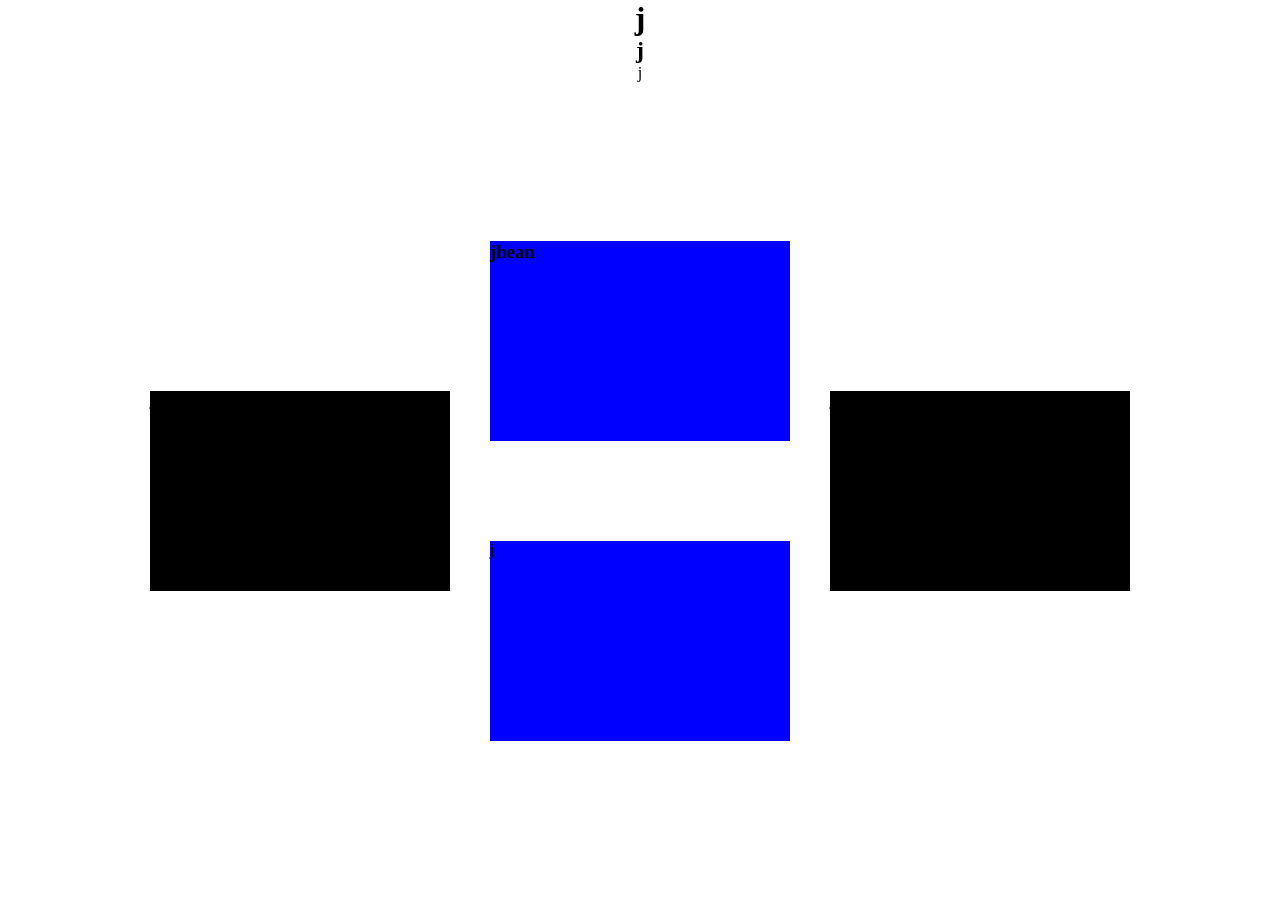
==== index.html @ d2a38d47 "projeto finalizado o arquivo css vai está em toda uma linha para ficar mais leve, se tem dúvida  voc" ====
<!DOCTYPE html>
<html lang="pt-br">
<head>
    <meta charset="UTF-8">
    <meta http-equiv="X-UA-Compatible" content="IE=edge">
    <meta name="viewport" content="width=device-width, initial-scale=1.0">
    <title>texte</title>
    <style>
        *{
            margin: 0px;
            padding: 0px;
            box-sizing: border-box;
        }

        body{
            min-height: 100vh;
            display: flex;
            flex-direction: column;
        }

        header{
            width: 100%;
            background-color: white;
            display: flex;
            flex-direction: column;
            justify-content: center;
            align-items: center;
            color: black;
        }
        header > h1{
           color: black;
        }
        main{
            position: relative;
            width: 100%;
            height: 500px;
            margin: auto;
            background-color: white;
            display: flex;
            flex-direction: column;
           
        }

        section.s1{
            position: absolute;
            width: 300px;
            height: 200px;
            background-color: blue;
            left: 50%;
            transform: translate(-50%,0% );
        }

        section.s2{
            position: absolute;
            width: 300px;
            height: 200px;
            background-color: black;
            right: 0;
            top: 50%;
            transform: translate(-50%,-50% );
        }

        section.s3{
            position: absolute;
            width: 300px;
            height: 200px;
            background-color: black;
            top: 50%;
         transform: translate(50%, -50% );
        }

        section.s4{
            position: absolute;
            width: 300px;
            height: 200px;
            background-color: blue;
            left: 50%;
            bottom: 0;
            transform: translate(-50%,0% );
            border-top: 0px 0px 5px 5px aqua;

        }

  </style>

</head>
<body>
        <header>
            <h1>j</h1>
            <h2>j</h2>
            <p>j</p>
        </header>
        
        <main>
            <section class="s1">
                <article><h3> jhean</h3></article>
                
            </section>
            
            <section class="s2">
                <article>j</article>
            </section>
            
            <section class="s3">
                <article>j</article>
            </section>
            
            <section class="s4">
                <article>j</article>
            </section>
        </main>
   
</body>
</html>
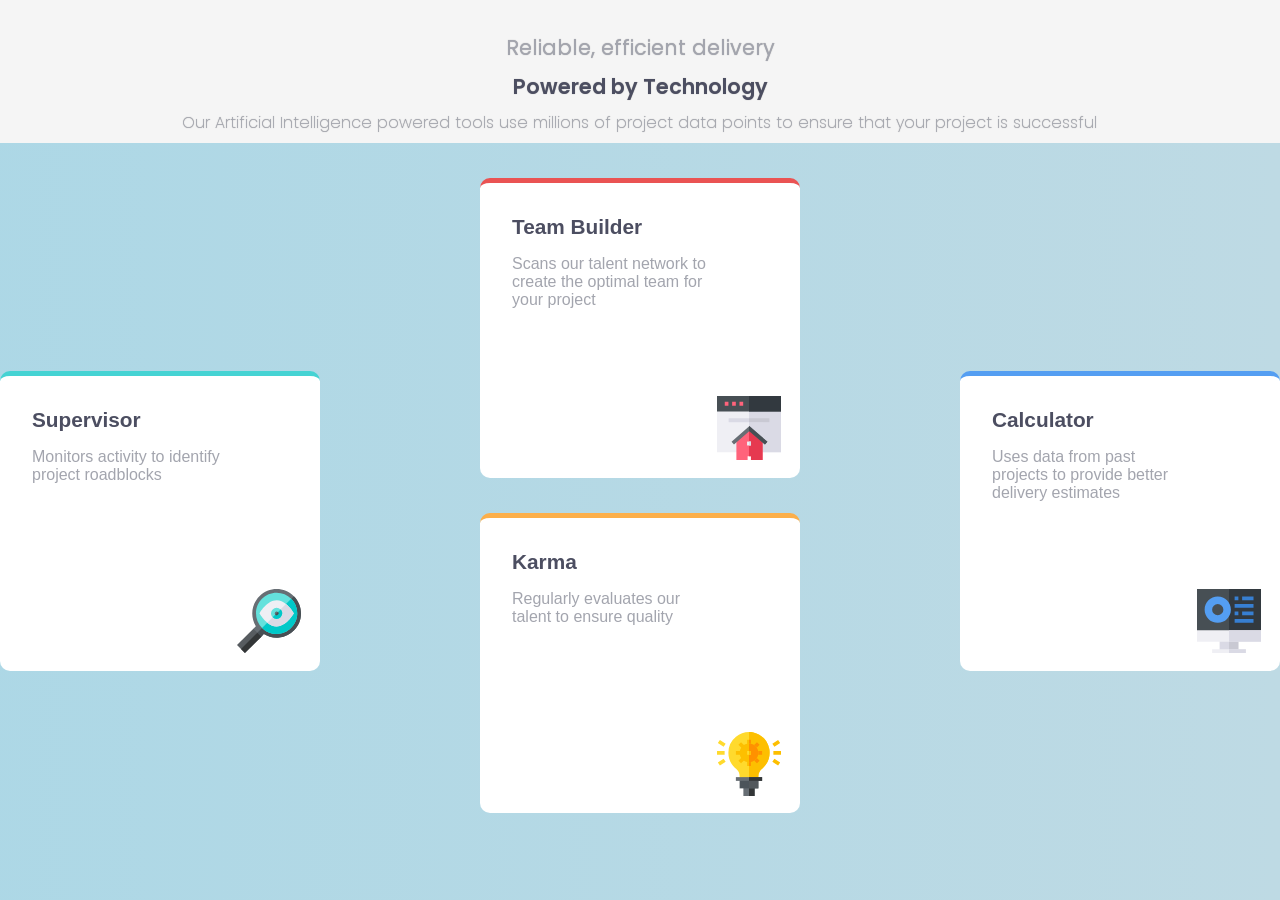
==== commit cfd99b88: "inserindo a pasta" ====
--- a/index.html
+++ b/index.html
@@ -1,114 +1,64 @@
 <!DOCTYPE html>
 <html lang="pt-br">
 <head>
-    <meta charset="UTF-8">
-    <meta http-equiv="X-UA-Compatible" content="IE=edge">
-    <meta name="viewport" content="width=device-width, initial-scale=1.0">
-    <title>texte</title>
-    <style>
-        *{
-            margin: 0px;
-            padding: 0px;
-            box-sizing: border-box;
-        }
+  <meta charset="UTF-8">
+  <meta name="viewport" content="width=device-width, initial-scale=1.0"> <!-- displays site properly based on user's device -->
 
-        body{
-            min-height: 100vh;
-            display: flex;
-            flex-direction: column;
-        }
+  <link rel="icon" type="image/png" sizes="32x32" href="./images/favicon-32x32.png">
+  <link rel="stylesheet" href="./css/syle.css">
+  <title>Frontend Mentor | Four card feature section</title>
 
-        header{
-            width: 100%;
-            background-color: white;
-            display: flex;
-            flex-direction: column;
-            justify-content: center;
-            align-items: center;
-            color: black;
-        }
-        header > h1{
-           color: black;
-        }
-        main{
-            position: relative;
-            width: 100%;
-            height: 500px;
-            margin: auto;
-            background-color: white;
-            display: flex;
-            flex-direction: column;
-           
-        }
-
-        section.s1{
-            position: absolute;
-            width: 300px;
-            height: 200px;
-            background-color: blue;
-            left: 50%;
-            transform: translate(-50%,0% );
-        }
-
-        section.s2{
-            position: absolute;
-            width: 300px;
-            height: 200px;
-            background-color: black;
-            right: 0;
-            top: 50%;
-            transform: translate(-50%,-50% );
-        }
-
-        section.s3{
-            position: absolute;
-            width: 300px;
-            height: 200px;
-            background-color: black;
-            top: 50%;
-         transform: translate(50%, -50% );
-        }
-
-        section.s4{
-            position: absolute;
-            width: 300px;
-            height: 200px;
-            background-color: blue;
-            left: 50%;
-            bottom: 0;
-            transform: translate(-50%,0% );
-            border-top: 0px 0px 5px 5px aqua;
-
-        }
-
-  </style>
-
+  <!-- Feel free to remove these styles or customise in your own stylesheet 👍 -->
+  <!-- <style>
+    .attribution { font-size: 11px; text-align: center; }
+    .attribution a { color: hsl(228, 45%, 44%); }
+  </style> -->
 </head>
 <body>
-        <header>
-            <h1>j</h1>
-            <h2>j</h2>
-            <p>j</p>
-        </header>
-        
-        <main>
-            <section class="s1">
-                <article><h3> jhean</h3></article>
-                
-            </section>
-            
-            <section class="s2">
-                <article>j</article>
-            </section>
-            
-            <section class="s3">
-                <article>j</article>
-            </section>
-            
-            <section class="s4">
-                <article>j</article>
-            </section>
-        </main>
-   
+    <header>
+      <h1>Reliable, efficient delivery</h1>
+      <h2>Powered by Technology</h2>
+      <p>Our Artificial Intelligence powered tools use millions of project data points 
+        to ensure that your project is successful</p>
+    </header>
+  <main>
+    <section class="sctn sctn-1">
+      <article>
+        <h2>Supervisor</h2>
+        <p>Monitors activity to identify project roadblocks</p>
+      </article>
+      <div class="icone"></div>
+    </section>
+    
+    <section class="sctn sctn-2">
+      <article>
+        <h2>Team Builder</h2>
+        <p>Scans our talent network to create the optimal team for your project</p>
+      </article>
+      <div class="icone"></div>
+    </section>
+    
+    <section class="sctn sctn-3">
+      <article>
+        <h2>Karma</h2>
+        <p>Regularly evaluates our talent to ensure quality</p>
+      </article>
+      <div class="icone"></div>
+    </section>
+    
+    <section class="sctn sctn-4">
+      <article>
+        <h2>Calculator</h2>
+        <p>Uses data from past projects to provide better delivery estimates</p>
+      </article>
+      <div class="icone"></div>
+    </section>
+  
+  <!-- <footer>
+    <p class="attribution">
+      Challenge by <a href="https://www.frontendmentor.io?ref=challenge" target="_blank">Frontend Mentor</a>. 
+      Coded by <a href="#">Your Name Here</a>.
+    </p>
+  </footer> -->
 </body>
 </html>
--- a/css/syle.css
+++ b/css/syle.css
@@ -0,0 +1 @@
+@import"https://fonts.googleapis.com/css2?family=Poppins:wght@200;400;600&display=swap";*{margin:0px;padding:0px;box-sizing:border-box}body{min-height:100vh;background-color:#f5f5f5;font-family:Arial,Helvetica,sans-serif}header{background-color:#f5f5f5;display:flex;flex-direction:column;align-items:center;font-family:"Poppins",sans-serif;text-align:center;text-shadow:0px 0px 1px rgba(0,0,0,.349)}header h1{font-weight:400;font-size:1.3rem;margin-top:2rem;color:#a3a5ae}header h2{font-weight:600;font-size:1.3rem;margin-top:.5rem;color:#4c4e61}header p{font-weight:200;font-size:1rem;width:78%;margin:.5rem 0rem;color:#a3a5ae}main{display:flex;flex-direction:column;justify-content:center;align-items:center}.sctn{width:280px;height:300px;background-color:#fff;border-radius:10px;overflow:hidden;display:flex;flex-direction:column;justify-content:space-between;align-items:flex-end}.sctn.sctn-1{border-top:5px solid #45d3d3;margin-top:2.2rem}.sctn.sctn-1 article{margin:2rem}.sctn.sctn-1 article h2{font-weight:600;font-size:1.3rem;color:#4c4e61;margin-bottom:1rem}.sctn.sctn-1 article p{font-weight:200;font-size:1rem;width:78%;margin:.5rem 0rem;color:#a3a5ae}.sctn.sctn-1 div.icone{position:relative;width:70px;height:70px;background:#fff url(../images/icon-supervisor.svg) center center no-repeat;right:5%;bottom:5%}.sctn.sctn-2{border-top:5px solid #ea5353;margin-top:2.2rem}.sctn.sctn-2 article{margin:2rem}.sctn.sctn-2 article h2{font-weight:600;font-size:1.3rem;color:#4c4e61;margin-bottom:1rem}.sctn.sctn-2 article p{font-weight:200;font-size:1rem;width:78%;margin:.5rem 0rem;color:#a3a5ae}.sctn.sctn-2 div.icone{position:relative;width:70px;height:70px;background:#fff url(../images/icon-team-builder.svg) center center no-repeat;right:5%;bottom:5%}.sctn.sctn-3{border-top:5px solid #fcaf4a;margin-top:2.2rem}.sctn.sctn-3 article{margin:2rem}.sctn.sctn-3 article h2{font-weight:600;font-size:1.3rem;color:#4c4e61;margin-bottom:1rem}.sctn.sctn-3 article p{font-weight:200;font-size:1rem;width:78%;margin:.5rem 0rem;color:#a3a5ae}.sctn.sctn-3 div.icone{position:relative;width:70px;height:70px;background:#fff url(../images/icon-karma.svg) center center no-repeat;right:5%;bottom:5%}.sctn.sctn-4{border-top:5px solid #549ef2;margin-top:2.2rem;margin-bottom:2rem}.sctn.sctn-4 article{margin:2rem}.sctn.sctn-4 article h2{font-weight:600;font-size:1.3rem;color:#4c4e61;margin-bottom:1rem}.sctn.sctn-4 article p{font-weight:200;font-size:1rem;width:78%;margin:.5rem 0rem;color:#a3a5ae}.sctn.sctn-4 div.icone{position:relative;width:70px;height:70px;background:#fff url(../images/icon-calculator.svg) center center no-repeat;right:5%;bottom:5%}@media only screen and (min-width: 778px)and (max-width: 991px){body{background-color:aqua}main{position:relative;flex-direction:column;justify-content:flex-start;align-items:center}.sctn{display:flex;flex-direction:column;justify-content:space-between;align-items:flex-end;box-shadow:0px 0px 3px rgba(0,0,0,.733)}.sctn-1{order:2;position:absolute;left:0%;top:50%;transform:translate(5%, -50%);width:230px;transition:transform 1s}.sctn-2{order:1;width:235px}.sctn-3{order:4;margin-bottom:15px;width:235px}.sctn-4{order:3;position:absolute;right:0;top:50%;transform:translate(-5%, -50%);width:230px;transition:transform 1s}}@media only screen and (min-width: 993px){body{background:linear-gradient(to right, hsl(195deg, 53%, 79%), rgb(190, 218, 228))}main{position:relative;flex-direction:column;justify-content:flex-start;align-items:center}.sctn{width:320px;display:flex;flex-direction:column;justify-content:space-between;align-items:flex-end}.sctn-1{order:2;position:absolute;left:0%;top:50%;transform:translate(0%, -50%)}.sctn-2{order:1}.sctn-3{order:4;margin-bottom:15px}.sctn-4{order:3;position:absolute;right:0;top:50%;transform:translate(0%, -50%)}}/*# sourceMappingURL=syle.css.map */
